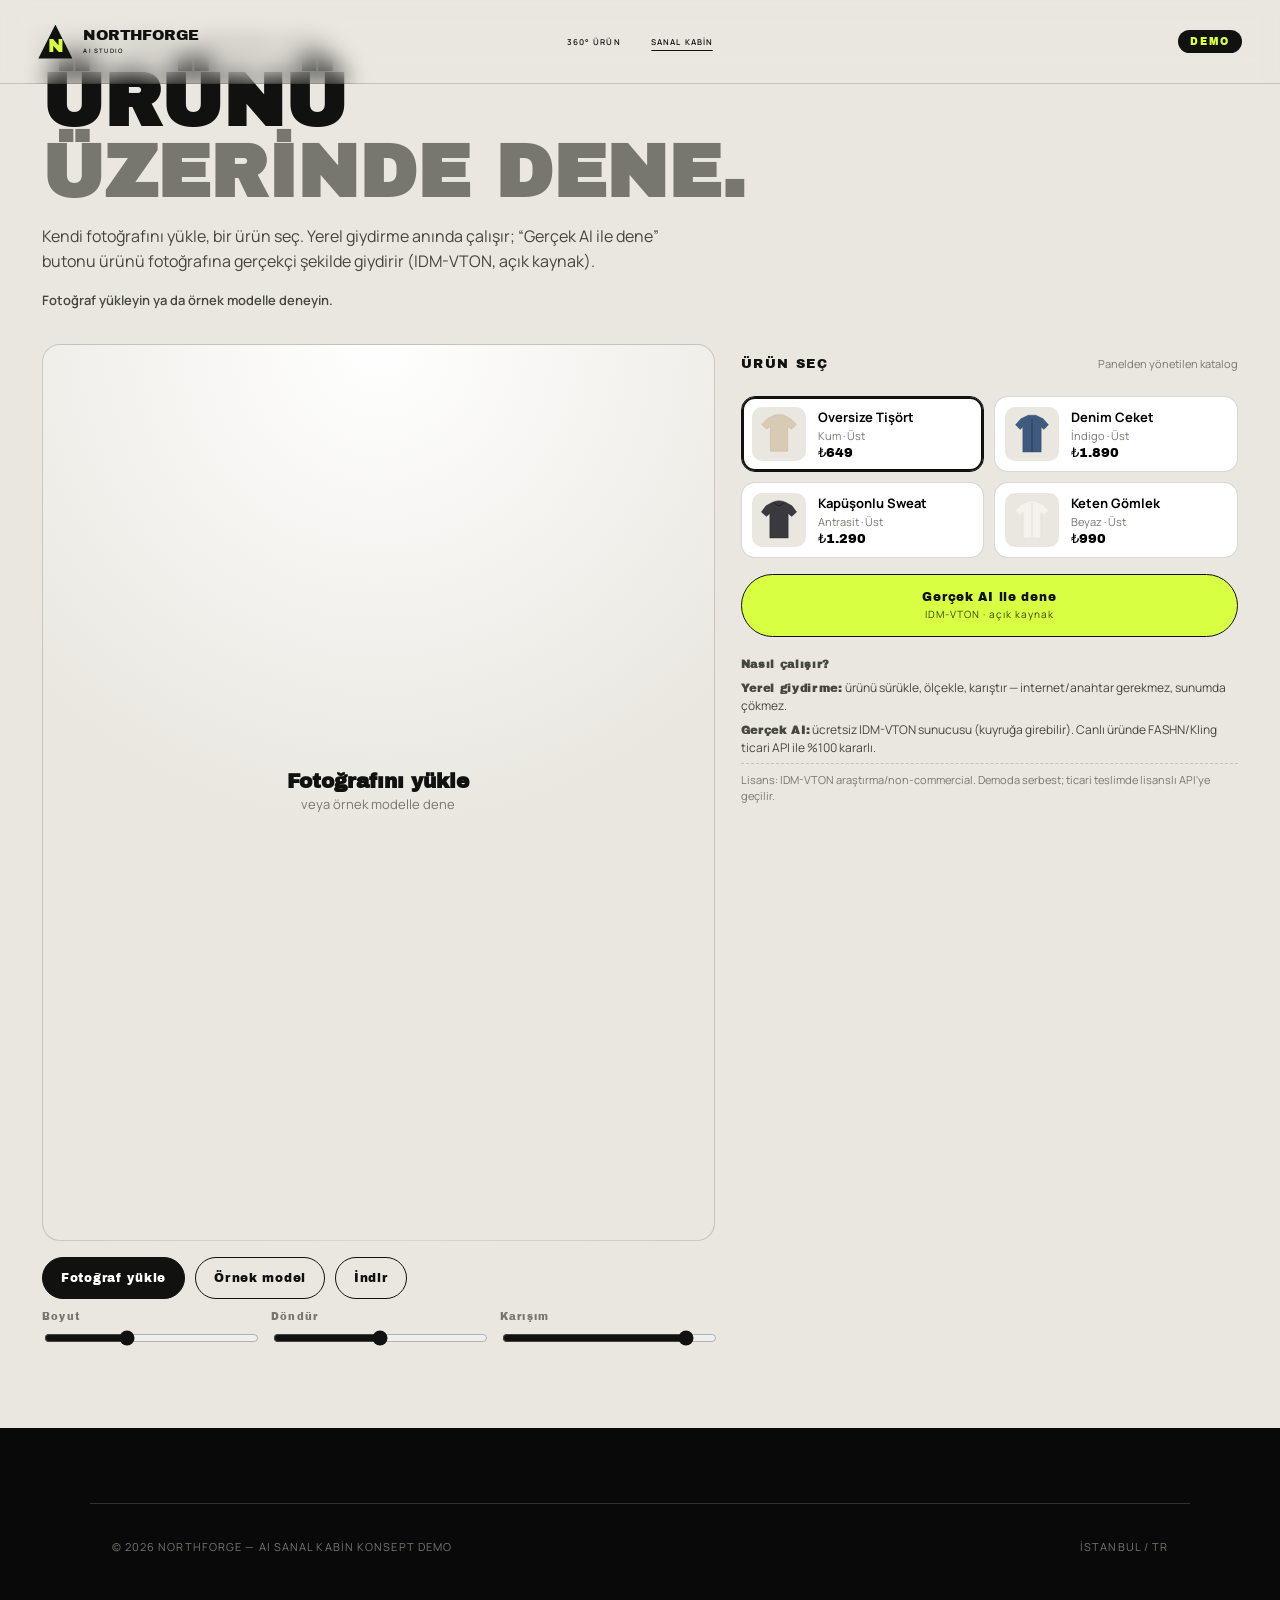
==== kabin.html @ 21cb6609 "AI Sanal Kabin demosu: yerel giydirme + IDM-VTON (Üzerimde Dene) - kabin.html/.css/.js: fotoğraf yük" ====
<!doctype html>
<html lang="tr">
  <head>
    <meta charset="UTF-8">
    <meta name="viewport" content="width=device-width, initial-scale=1.0">
    <meta name="description" content="AI Sanal Kabin demosu — kendi fotoğrafınla ürünü üzerinde dene.">
    <title>AI SANAL KABİN — Üzerimde Dene</title>
    <link rel="icon" href="favicon.svg" type="image/svg+xml">
    <link rel="preconnect" href="https://fonts.googleapis.com">
    <link rel="preconnect" href="https://fonts.gstatic.com" crossorigin>
    <link href="https://fonts.googleapis.com/css2?family=Archivo+Black&family=Manrope:wght@400;500;600;700&display=swap" rel="stylesheet">
    <link rel="stylesheet" href="styles.css">
    <link rel="stylesheet" href="kabin.css">
  </head>
  <body>
    <header class="topbar">
      <a class="brand" href="index.html" aria-label="Ana sayfa">
        <span class="brand-symbol">N</span>
        <span>NORTHFORGE<small>AI STUDIO</small></span>
      </a>
      <nav class="main-nav" aria-label="Ana menü">
        <a href="index.html">360° Ürün</a>
        <a href="kabin.html" class="on">Sanal Kabin</a>
      </nav>
      <div class="header-actions">
        <span class="demo-tag">DEMO</span>
      </div>
    </header>

    <main class="kabin">
      <section class="kabin-intro">
        <div class="section-number">AI SANAL KABİN / ÜZERİMDE DENE</div>
        <h1>ÜRÜNÜ<br><span>ÜZERİNDE DENE.</span></h1>
        <p>Kendi fotoğrafını yükle, bir ürün seç. Yerel giydirme anında çalışır;
           “Gerçek AI ile dene” butonu ürünü fotoğrafına gerçekçi şekilde giydirir
           (IDM-VTON, açık kaynak).</p>
        <p id="status" class="status" aria-live="polite"></p>
      </section>

      <div class="kabin-grid">
        <!-- SOL: sahne -->
        <section class="stage-col">
          <div id="stage" class="stage" aria-label="Deneme alanı">
            <p id="empty-hint" class="empty-hint">
              <b>Fotoğrafını yükle</b>
              <span>veya örnek modelle dene</span>
            </p>
            <img id="human-img" alt="Yüklenen fotoğraf" style="display:none">
            <div id="garment-layer" class="garment-layer" role="img" aria-label="Seçilen ürün" style="display:none"></div>
            <div class="stage-loader" aria-hidden="true"><i></i><i></i><i></i></div>
          </div>

          <div class="stage-actions">
            <label class="btn primary">
              Fotoğraf yükle
              <input id="photo-input" type="file" accept="image/*" hidden>
            </label>
            <button id="sample-photo" class="btn ghost" type="button">Örnek model</button>
            <button id="download" class="btn ghost" type="button">İndir</button>
          </div>

          <div class="controls">
            <label>Boyut<input id="ctrl-scale" type="range" min="0.4" max="2" step="0.01" value="1"></label>
            <label>Döndür<input id="ctrl-rotate" type="range" min="-25" max="25" step="1" value="0"></label>
            <label>Karışım<input id="ctrl-opacity" type="range" min="0.3" max="1" step="0.02" value="0.92"></label>
          </div>
        </section>

        <!-- SAĞ: ürünler + AI -->
        <aside class="picker-col">
          <div class="picker-head">
            <p>ÜRÜN SEÇ</p>
            <small>Panelden yönetilen katalog</small>
          </div>
          <div id="product-grid" class="product-grid"></div>

          <button id="try-ai" class="btn ai" type="button">
            <span>Gerçek AI ile dene</span>
            <em>IDM-VTON · açık kaynak</em>
          </button>

          <div id="ai-result" class="ai-result" hidden>
            <p>GERÇEK AI SONUCU</p>
            <img id="ai-result-img" alt="AI giydirme sonucu">
          </div>

          <div class="note">
            <b>Nasıl çalışır?</b>
            <p><b>Yerel giydirme:</b> ürünü sürükle, ölçekle, karıştır — internet/anahtar gerekmez, sunumda çökmez.</p>
            <p><b>Gerçek AI:</b> ücretsiz IDM-VTON sunucusu (kuyruğa girebilir). Canlı üründe FASHN/Kling ticari API ile %100 kararlı.</p>
            <p class="lic">Lisans: IDM-VTON araştırma/non-commercial. Demoda serbest; ticari teslimde lisanslı API'ye geçilir.</p>
          </div>
        </aside>
      </div>
    </main>

    <footer class="site-footer">
      <div class="footer-bottom">
        <p>© 2026 NORTHFORGE — AI SANAL KABİN KONSEPT DEMO</p>
        <p>İSTANBUL / TR</p>
      </div>
    </footer>

    <script src="kabin.js" type="module"></script>
  </body>
</html>
---- styles.css ----
:root {
  --paper: #e9e7e0;
  --ink: #111210;
  --muted: #77776f;
  --acid: #d9ff43;
  --line: rgba(17, 18, 16, 0.17);
  --display: "Archivo Black", sans-serif;
  --body: "Manrope", sans-serif;
}

* { box-sizing: border-box; }

html, body {
  min-height: 100%;
  margin: 0;
}

body {
  color: var(--ink);
  background: var(--paper);
  font-family: var(--body);
  overflow-x: hidden;
}

button, a { -webkit-tap-highlight-color: transparent; }
button { font: inherit; }

.loading-screen {
  position: fixed;
  inset: 0;
  z-index: 100;
  display: grid;
  place-content: center;
  justify-items: center;
  color: white;
  background: var(--ink);
  transition: opacity .65s ease, visibility .65s ease;
}

.loading-screen.done {
  opacity: 0;
  visibility: hidden;
}

.loading-mark {
  height: 50px;
  display: flex;
  align-items: center;
  gap: 5px;
}

.loading-mark i {
  width: 8px;
  height: 44px;
  display: block;
  background: var(--acid);
  transform: skew(-12deg);
  animation: wave .7s ease-in-out infinite alternate;
}

.loading-mark i:nth-child(2) { height: 28px; animation-delay: -.25s; }
.loading-mark i:nth-child(3) { height: 36px; animation-delay: -.45s; }

@keyframes wave { to { height: 12px; } }

.loading-screen p {
  margin: 22px 0 12px;
  font-size: 9px;
  letter-spacing: .23em;
}

.loading-line {
  width: 190px;
  height: 1px;
  background: rgba(255,255,255,.16);
}

.loading-line span {
  height: 100%;
  display: block;
  background: var(--acid);
  animation: load 1.25s ease both;
}

@keyframes load { from { width: 0; } to { width: 100%; } }

.topbar {
  position: fixed;
  inset: 0 0 auto;
  z-index: 20;
  height: 84px;
  padding: 0 clamp(20px, 3vw, 54px);
  display: grid;
  grid-template-columns: 1fr auto 1fr;
  align-items: center;
  border-bottom: 1px solid var(--line);
  backdrop-filter: blur(12px);
}

.main-nav {
  display: flex;
  gap: clamp(18px, 2.4vw, 42px);
}

.main-nav a {
  position: relative;
  color: inherit;
  text-decoration: none;
  font-size: 8px;
  font-weight: 600;
  letter-spacing: .13em;
  text-transform: uppercase;
}

.main-nav a::after {
  content: "";
  position: absolute;
  inset: auto 0 -9px;
  height: 1px;
  background: var(--ink);
  transform: scaleX(0);
  transform-origin: right;
  transition: transform .25s ease;
}

.main-nav a:hover::after {
  transform: scaleX(1);
  transform-origin: left;
}

.header-actions {
  justify-self: end;
  display: flex;
  align-items: center;
  gap: 22px;
}

.cart-button {
  padding: 10px 13px;
  color: white;
  background: var(--ink);
  border: 0;
  cursor: pointer;
  font-size: 8px;
  font-weight: 600;
  letter-spacing: .12em;
}

.cart-button span {
  width: 18px;
  height: 18px;
  margin-left: 12px;
  display: inline-grid;
  place-items: center;
  color: var(--ink);
  background: var(--acid);
  border-radius: 50%;
}

.brand {
  color: inherit;
  display: flex;
  align-items: center;
  gap: 11px;
  text-decoration: none;
  font: 400 15px/.88 var(--display);
  letter-spacing: -.04em;
}

.brand > span:last-child {
  display: flex;
  flex-direction: column;
}

.brand small {
  margin-top: 6px;
  font: 600 6px/1 var(--body);
  letter-spacing: .2em;
}

.brand-symbol {
  width: 34px;
  height: 34px;
  display: grid;
  place-items: center;
  color: var(--acid);
  background: var(--ink);
  font: 400 19px/1 var(--display);
  clip-path: polygon(50% 0, 100% 100%, 0 100%);
  padding-top: 8px;
}

.edition {
  font-size: 8px;
  font-weight: 600;
  letter-spacing: .18em;
}

.edition span { margin: 0 12px; color: #aaa; }

.sound-button {
  justify-self: end;
  display: flex;
  align-items: center;
  gap: 10px;
  color: inherit;
  background: none;
  border: 0;
  cursor: pointer;
  font-size: 8px;
  font-weight: 600;
  letter-spacing: .15em;
}

.sound-bars {
  height: 13px;
  display: flex;
  align-items: center;
  gap: 2px;
}

.sound-bars i {
  width: 1px;
  height: 5px;
  display: block;
  background: currentColor;
}

.sound-button[aria-pressed="true"] .sound-bars i {
  animation: sound .55s ease infinite alternate;
}

.sound-bars i:nth-child(2) { animation-delay: -.2s !important; }
.sound-bars i:nth-child(3) { animation-delay: -.4s !important; }
.sound-bars i:nth-child(4) { animation-delay: -.1s !important; }

@keyframes sound { to { height: 13px; } }

.experience {
  min-height: 100svh;
  padding-top: 84px;
  display: grid;
  grid-template-columns: minmax(560px, 1.55fr) minmax(390px, .75fr);
  grid-template-rows: 1fr 105px;
}

.product-copy {
  padding: clamp(55px, 6vh, 88px) clamp(25px, 3.5vw, 64px) 35px;
  position: relative;
  z-index: 4;
  border-right: 1px solid var(--line);
}

.eyebrow, .panel-title {
  margin: 0;
  font-size: 8px;
  font-weight: 600;
  letter-spacing: .19em;
}

.product-copy h1 {
  margin: clamp(50px, 8vh, 105px) 0 30px;
  font: 400 clamp(72px, 8.7vw, 150px)/.74 var(--display);
  letter-spacing: -.085em;
}

.product-copy h1 span {
  color: transparent;
  -webkit-text-stroke: 1.5px var(--ink);
}

.lead {
  margin: 0 0 30px;
  font: 400 clamp(22px, 2vw, 32px)/1.05 var(--display);
  letter-spacing: -.05em;
}

.description {
  max-width: 310px;
  margin: 0;
  color: var(--muted);
  font-size: 11px;
  line-height: 1.8;
}

.price-row {
  position: absolute;
  inset: auto clamp(25px, 3.5vw, 64px) 45px;
  display: flex;
  justify-content: space-between;
  align-items: end;
  gap: 15px;
}

.price-row p {
  margin: 0;
  font: 400 24px/1 var(--display);
  letter-spacing: -.04em;
}

.price-row p span {
  margin-bottom: 10px;
  display: block;
  color: var(--muted);
  font: 600 7px/1 var(--body);
  letter-spacing: .15em;
}

.price-row button {
  padding: 14px 16px;
  display: flex;
  gap: 30px;
  color: var(--ink);
  background: var(--acid);
  border: 0;
  cursor: pointer;
  font-size: 8px;
  font-weight: 600;
  letter-spacing: .1em;
}

.viewer {
  min-height: calc(100svh - 189px);
  position: relative;
  overflow: hidden;
  background:
    radial-gradient(ellipse at 54% 66%, rgba(217,255,67,.18), transparent 27%),
    radial-gradient(circle at 74% 18%, rgba(255,255,255,.95), transparent 24%),
    linear-gradient(145deg, #f5f3ec 0%, #e7e5de 57%, #d9d8d1 100%);
  cursor: grab;
  touch-action: none;
}

.viewer::before {
  content: "";
  position: absolute;
  z-index: 1;
  inset: 0;
  pointer-events: none;
  opacity: .2;
  background-image: url("data:image/svg+xml,%3Csvg viewBox='0 0 160 160' xmlns='http://www.w3.org/2000/svg'%3E%3Cfilter id='n'%3E%3CfeTurbulence type='fractalNoise' baseFrequency='.85' numOctaves='3' stitchTiles='stitch'/%3E%3C/filter%3E%3Crect width='100%25' height='100%25' filter='url(%23n)' opacity='.11'/%3E%3C/svg%3E");
  mix-blend-mode: multiply;
}

.viewer::after {
  content: "";
  width: 52%;
  height: 7%;
  position: absolute;
  z-index: 1;
  left: 25%;
  bottom: 14%;
  border-radius: 50%;
  background: rgba(17,18,16,.18);
  filter: blur(25px);
  pointer-events: none;
}

.sirv-stage {
  position: absolute;
  z-index: 2;
  inset: 70px 35px 58px;
}

.sirv-stage .Sirv,
.sirv-stage .sirv-spin-container,
.sirv-stage .sirv-spin {
  width: 100% !important;
  height: 100% !important;
}

.sirv-stage .Sirv {
  background: transparent;
}

.spin-badge {
  position: absolute;
  z-index: 7;
  right: 25px;
  top: 24px;
  display: grid;
  justify-items: end;
  pointer-events: none;
}

.spin-badge span,
.spin-badge small {
  color: var(--muted);
  font-size: 6px;
  font-weight: 600;
  letter-spacing: .14em;
}

.spin-badge strong {
  margin: 4px 0 2px;
  font: 400 20px/1 var(--display);
}

.spin-note {
  position: absolute;
  z-index: 7;
  left: 50%;
  bottom: 23px;
  display: flex;
  align-items: center;
  gap: 13px;
  transform: translateX(-50%);
  pointer-events: none;
}

.spin-note p {
  margin: 0;
  font-size: 7px;
  font-weight: 600;
  letter-spacing: .12em;
}

.spin-note span:first-child { animation: cue 1s ease-in-out infinite alternate; }
.spin-note span:last-child { animation: cue-right 1s ease-in-out infinite alternate; }
@keyframes cue-right { to { transform: translateX(5px); } }

.breadcrumb {
  position: absolute;
  z-index: 6;
  left: 28px;
  top: 25px;
  display: flex;
  gap: 9px;
  font-size: 7px;
  font-weight: 600;
  letter-spacing: .09em;
  text-transform: uppercase;
}

.breadcrumb a {
  color: var(--muted);
  text-decoration: none;
}

.breadcrumb span { color: #aaa; }

.gallery-tools {
  position: absolute;
  z-index: 6;
  left: 24px;
  bottom: 23px;
  display: flex;
  align-items: center;
  gap: 8px;
}

.gallery-tools button {
  min-width: 38px;
  height: 38px;
  padding: 0 12px;
  color: var(--ink);
  background: rgba(244,242,235,.8);
  border: 1px solid var(--line);
  backdrop-filter: blur(8px);
  cursor: pointer;
  font-size: 7px;
  font-weight: 600;
  letter-spacing: .08em;
}

.gallery-tools #auto-rotate {
  display: flex;
  align-items: center;
  gap: 9px;
}

.gallery-tools #auto-rotate[aria-pressed="true"] span { color: #789600; }

.viewer.is-dragging { cursor: grabbing; }

#product-canvas {
  position: absolute;
  inset: 0;
  z-index: 2;
}

#product-canvas canvas {
  width: 100% !important;
  height: 100% !important;
  display: block;
}

.ambient-glow {
  width: 50%;
  height: 35%;
  position: absolute;
  z-index: 1;
  left: 25%;
  bottom: 12%;
  border-radius: 50%;
  background: rgba(217, 255, 67, .25);
  filter: blur(55px);
}

.degree {
  position: absolute;
  z-index: 3;
  top: 50%;
  color: rgba(17,18,16,.38);
  font-size: 7px;
  font-weight: 600;
  letter-spacing: .13em;
}

.degree-left { left: 22px; transform: rotate(-90deg); }
.degree-right { right: 22px; transform: rotate(90deg); }

.view-index {
  position: absolute;
  z-index: 3;
  right: 25px;
  top: 25px;
  text-align: right;
}

.view-index span {
  display: block;
  color: var(--muted);
  font-size: 7px;
  letter-spacing: .14em;
}

.view-index strong {
  font: 400 20px/1 var(--display);
}

.hotspot {
  position: absolute;
  z-index: 5;
  display: flex;
  align-items: center;
  gap: 9px;
  pointer-events: none;
  transition: opacity .25s ease;
}

.hotspot-one { left: 20%; top: 32%; }
.hotspot-two { right: 15%; bottom: 31%; }

.hotspot button {
  width: 25px;
  height: 25px;
  position: relative;
  border: 0;
  border-radius: 50%;
  background: var(--acid);
  cursor: pointer;
  pointer-events: auto;
}

.hotspot button::before,
.hotspot button::after {
  content: "";
  position: absolute;
  inset: 50% auto auto 50%;
  width: 7px;
  height: 1px;
  background: var(--ink);
  transform: translate(-50%, -50%);
}

.hotspot button::after { transform: translate(-50%, -50%) rotate(90deg); }

.hotspot button i {
  position: absolute;
  inset: -5px;
  border: 1px solid var(--acid);
  border-radius: 50%;
  animation: pulse 1.7s ease-out infinite;
}

@keyframes pulse { to { opacity: 0; transform: scale(1.6); } }

.hotspot > span {
  padding: 8px 9px;
  background: rgba(233,231,224,.8);
  backdrop-filter: blur(7px);
  font-size: 7px;
  font-weight: 600;
  letter-spacing: .1em;
}

.hotspot > span b { margin-right: 8px; color: var(--muted); }

.drag-cue {
  position: absolute;
  z-index: 4;
  left: 50%;
  bottom: 24px;
  display: flex;
  align-items: center;
  gap: 14px;
  transform: translateX(-50%);
  pointer-events: none;
}

.drag-cue p {
  margin: 0;
  font-size: 8px;
  font-weight: 600;
  letter-spacing: .13em;
}

.drag-cue span {
  animation: cue 1s ease-in-out infinite alternate;
}

.drag-cue span:last-child { animation-direction: alternate-reverse; }
@keyframes cue { to { transform: translateX(-5px); } }

.side-panel {
  padding: clamp(35px, 5vh, 70px) 25px 30px;
  display: flex;
  flex-direction: column;
  border-left: 1px solid var(--line);
}

.product-detail {
  padding: clamp(38px, 4.2vw, 70px) clamp(30px, 4vw, 64px) 35px;
  justify-content: flex-start;
  background: #f4f2eb;
}

.stock {
  margin: 0 0 30px;
  color: #587300;
  font-size: 7px;
  font-weight: 600;
  letter-spacing: .12em;
}

.stock i {
  width: 6px;
  height: 6px;
  margin-right: 8px;
  display: inline-block;
  background: var(--acid);
  border: 1px solid #739000;
  border-radius: 50%;
  box-shadow: 0 0 0 4px rgba(217,255,67,.3);
}

.product-code {
  margin: 0 0 14px;
  color: var(--muted);
  font-size: 7px;
  font-weight: 600;
  letter-spacing: .15em;
}

.product-detail h1 {
  margin: 0;
  font: 400 clamp(54px, 5.5vw, 88px)/.85 var(--display);
  letter-spacing: -.075em;
}

.product-detail h1 span {
  color: transparent;
  -webkit-text-stroke: 1.2px var(--ink);
}

.product-subtitle {
  margin: 18px 0 20px;
  font-size: 11px;
  font-weight: 600;
}

.product-rating {
  display: flex;
  align-items: center;
  gap: 14px;
}

.product-rating span {
  color: #7b9700;
  font-size: 9px;
  letter-spacing: .15em;
}

.product-rating a {
  padding-bottom: 2px;
  color: var(--muted);
  border-bottom: 1px solid var(--line);
  font-size: 8px;
  text-decoration: none;
}

.product-description {
  margin: 28px 0;
  padding-top: 25px;
  color: var(--muted);
  border-top: 1px solid var(--line);
  font-size: 10px;
  line-height: 1.75;
}

.product-price {
  display: flex;
  align-items: end;
  gap: 15px;
}

.product-price strong {
  font: 400 30px/1 var(--display);
  letter-spacing: -.05em;
}

.product-price span {
  padding-bottom: 3px;
  color: var(--muted);
  font-size: 8px;
}

.choice-head {
  margin: 32px 0 12px;
  display: flex;
  justify-content: space-between;
  font-size: 8px;
}

.choice-head p {
  margin: 0;
  font-weight: 600;
  letter-spacing: .13em;
}

.choice-head strong {
  font-weight: 500;
}

.product-detail .color-options {
  margin-top: 0;
  grid-template-columns: repeat(3, 1fr);
  gap: 8px;
}

.product-detail .color {
  grid-template-columns: 24px 1fr;
  border-color: var(--line);
}

.product-detail .color.active {
  border: 2px solid var(--ink);
  padding: 7px;
}

.product-detail .color {
  grid-template-columns: 20px 1fr;
  padding: 8px 6px;
}

.product-detail .color i {
  width: 20px;
  height: 20px;
}

.product-detail .color:nth-child(1) i { background: linear-gradient(145deg, #444, #090909); }
.product-detail .color:nth-child(2) i { background: linear-gradient(145deg, #742e2b, #351313); }
.product-detail .color:nth-child(3) i { background: linear-gradient(145deg, #686849, #303326); }

.size-head {
  margin-top: 24px;
}

.size-head a {
  color: var(--muted);
  text-decoration: none;
  font-size: 7px;
}

.size-options {
  display: grid;
  grid-template-columns: repeat(6, 1fr);
  border: 1px solid var(--line);
  border-right: 0;
}

.size-options button {
  height: 40px;
  color: var(--ink);
  background: transparent;
  border: 0;
  border-right: 1px solid var(--line);
  cursor: pointer;
  font-size: 8px;
  font-weight: 600;
}

.size-options button:hover,
.size-options button.active {
  color: white;
  background: var(--ink);
}

.primary-buy {
  width: 100%;
  margin-top: 18px;
  padding: 18px 19px;
  display: flex;
  justify-content: space-between;
  color: var(--ink);
  background: var(--acid);
  border: 0;
  cursor: pointer;
  font-size: 9px;
  font-weight: 600;
  letter-spacing: .1em;
  transition: .2s ease;
}

.primary-buy:hover {
  color: white;
  background: var(--ink);
}

.primary-buy strong {
  font-size: 9px;
}

.wishlist {
  width: 100%;
  padding: 13px;
  color: var(--ink);
  background: transparent;
  border: 0;
  cursor: pointer;
  font-size: 7px;
  font-weight: 600;
  letter-spacing: .11em;
}

.wishlist span {
  margin-right: 8px;
  font-size: 16px;
  vertical-align: -2px;
}

.purchase-benefits {
  margin-top: 10px;
  border-top: 1px solid var(--line);
}

.purchase-benefits details {
  border-bottom: 1px solid var(--line);
}

.purchase-benefits summary {
  padding: 15px 0;
  display: grid;
  grid-template-columns: 22px 1fr auto;
  align-items: center;
  cursor: pointer;
  list-style: none;
  font-size: 8px;
}

.purchase-benefits summary::-webkit-details-marker { display: none; }

.purchase-benefits summary > span {
  font-size: 13px;
}

.purchase-benefits summary b {
  font-weight: 600;
}

.purchase-benefits summary i {
  font-style: normal;
  font-size: 15px;
}

.purchase-benefits details p {
  margin: 0;
  padding: 0 25px 15px 22px;
  color: var(--muted);
  font-size: 8px;
  line-height: 1.65;
}

.color-options {
  margin-top: 60px;
  display: grid;
  gap: 14px;
}

.color {
  padding: 8px;
  display: grid;
  grid-template-columns: 23px 1fr;
  align-items: center;
  gap: 10px;
  color: var(--muted);
  background: transparent;
  border: 1px solid transparent;
  cursor: pointer;
  text-align: left;
  font-size: 7px;
  font-weight: 600;
  letter-spacing: .1em;
}

.color i {
  width: 23px;
  height: 23px;
  display: block;
  border-radius: 50%;
  background: #282b2d;
  box-shadow: inset 2px 2px 6px rgba(255,255,255,.25);
}

.color:nth-child(2) i { background: #c9c9c5; }
.color:nth-child(3) i { background: #a96645; }

.color.active {
  color: var(--ink);
  border-color: var(--line);
}

.viewer-actions {
  margin-top: auto;
  display: grid;
}

.viewer-actions button {
  padding: 16px 0;
  display: flex;
  gap: 10px;
  color: var(--muted);
  background: none;
  border: 0;
  border-top: 1px solid var(--line);
  cursor: pointer;
  text-align: left;
  font-size: 7px;
  font-weight: 600;
  letter-spacing: .09em;
}

.viewer-actions button:hover { color: var(--ink); }
.viewer-actions button span { width: 14px; color: var(--ink); }
#auto-rotate[aria-pressed="true"] span { color: #7f9b00; }

.tech-strip {
  grid-column: 1 / -1;
  display: grid;
  grid-template-columns: repeat(4, 1fr);
  border-top: 1px solid var(--line);
}

.tech-strip p {
  margin: 0;
  padding: 25px clamp(18px, 2.5vw, 44px);
  display: grid;
  grid-template-columns: auto 1fr;
  align-content: center;
  gap: 5px 15px;
  border-right: 1px solid var(--line);
  color: var(--muted);
  font-size: 8px;
}

.tech-strip p:last-child { border-right: 0; }

.tech-strip p > span {
  grid-row: 1 / 3;
  align-self: start;
  color: #aaa;
  font-size: 7px;
}

.tech-strip strong {
  color: var(--ink);
  font: 400 19px/1 var(--display);
  letter-spacing: -.04em;
}

.detail-card {
  width: min(355px, calc(100vw - 32px));
  padding: 35px;
  position: fixed;
  z-index: 30;
  right: 28px;
  bottom: 28px;
  color: white;
  background: var(--ink);
  box-shadow: 0 25px 70px rgba(0,0,0,.25);
  transform: translateY(calc(100% + 50px));
  transition: .45s cubic-bezier(.2,.8,.2,1);
}

.detail-card.show { transform: translateY(0); }

.detail-card > button {
  position: absolute;
  right: 15px;
  top: 10px;
  color: white;
  background: none;
  border: 0;
  cursor: pointer;
  font-size: 24px;
}

.detail-card > span {
  color: var(--acid);
  font-size: 7px;
  letter-spacing: .15em;
}

.detail-card h2 {
  margin: 35px 0 15px;
  font: 400 28px/1 var(--display);
  letter-spacing: -.05em;
}

.detail-card p {
  margin: 0;
  color: rgba(255,255,255,.55);
  font-size: 10px;
  line-height: 1.7;
}

.section-number {
  color: var(--muted);
  font-size: 8px;
  font-weight: 600;
  letter-spacing: .18em;
}

.section-number.light {
  color: rgba(255,255,255,.48);
}

.manifesto {
  min-height: 1100px;
  padding: clamp(90px, 9vw, 155px) clamp(22px, 7vw, 125px);
  position: relative;
  overflow: hidden;
  background: #f3f1e9;
}

.manifesto-copy {
  margin-top: 80px;
  display: grid;
  grid-template-columns: 1.4fr .5fr;
  gap: 8vw;
  align-items: end;
}

.manifesto h2,
.materials h2,
.battery-story h2,
.specifications h2,
.faq h2,
.final-cta h2 {
  margin: 0;
  font: 400 clamp(48px, 7.8vw, 126px)/.86 var(--display);
  letter-spacing: -.075em;
}

.manifesto h2 span,
.materials h2 span,
.final-cta h2 span {
  color: transparent;
  -webkit-text-stroke: 1.5px var(--ink);
}

.manifesto-copy > p {
  max-width: 360px;
  margin: 0;
  color: var(--muted);
  font-size: 12px;
  line-height: 1.8;
}

.sound-orbit {
  width: min(600px, 70vw);
  aspect-ratio: 1;
  margin: 90px auto 70px;
  position: relative;
  display: grid;
  place-items: center;
}

.orbit {
  position: absolute;
  border: 1px solid rgba(17,18,16,.22);
  border-radius: 50%;
}

.orbit-a {
  inset: 2%;
  animation: orbit-pulse 4s ease-in-out infinite alternate;
}

.orbit-b {
  inset: 19%;
  border-style: dashed;
  animation: orbit-spin 18s linear infinite;
}

.orbit-c {
  inset: 35%;
  border-width: 10px;
  border-color: var(--acid);
  box-shadow: 0 0 60px rgba(217,255,67,.6);
}

.orbit-core {
  z-index: 2;
  font: 400 clamp(54px, 7vw, 100px)/1 var(--display);
  letter-spacing: -.07em;
}

.orbit-core span {
  margin-left: 6px;
  font-size: 13px;
  letter-spacing: 0;
}

@keyframes orbit-pulse { to { transform: scale(.92); } }
@keyframes orbit-spin { to { transform: rotate(360deg); } }

.feature-grid {
  display: grid;
  grid-template-columns: repeat(3, 1fr);
  border-top: 1px solid var(--line);
}

.feature-grid article {
  min-height: 260px;
  padding: 34px clamp(20px, 2.5vw, 42px);
  border-right: 1px solid var(--line);
}

.feature-grid article:last-child { border-right: 0; }

.feature-grid article > span {
  color: var(--muted);
  font-size: 8px;
}

.feature-grid h3 {
  margin: 70px 0 18px;
  font: 400 clamp(21px, 2vw, 30px)/1 var(--display);
  letter-spacing: -.04em;
}

.feature-grid p {
  max-width: 360px;
  margin: 0;
  color: var(--muted);
  font-size: 10px;
  line-height: 1.75;
}

.materials {
  min-height: 900px;
  display: grid;
  grid-template-columns: 1fr 1fr;
  background: var(--paper);
}

.material-stage {
  min-height: 900px;
  padding: 40px;
  position: relative;
  display: grid;
  place-items: center;
  overflow: hidden;
  color: white;
  background:
    radial-gradient(circle at 50% 45%, #454b49 0, #1b1e1d 48%, #0b0c0b 80%);
}

.material-rings {
  width: min(550px, 75%);
  aspect-ratio: 1;
  position: relative;
  display: grid;
  place-items: center;
  transform: rotate(-12deg);
}

.material-rings i {
  position: absolute;
  border: clamp(15px, 2vw, 30px) solid #b7bab6;
  border-radius: 50%;
  box-shadow:
    inset 10px 10px 25px rgba(255,255,255,.3),
    inset -12px -12px 30px rgba(0,0,0,.6),
    0 25px 50px rgba(0,0,0,.5);
}

.material-rings i:nth-child(1) { inset: 0; }
.material-rings i:nth-child(2) { inset: 18%; border-color: #2c302f; }
.material-rings i:nth-child(3) { inset: 36%; border-color: var(--acid); }

.material-rings b {
  z-index: 2;
  font: 400 clamp(70px, 10vw, 150px)/1 var(--display);
}

.material-stage > p {
  position: absolute;
  left: 40px;
  bottom: 35px;
  margin: 0;
  color: rgba(255,255,255,.55);
  font-size: 8px;
  line-height: 1.6;
  letter-spacing: .15em;
}

.material-copy {
  padding: clamp(75px, 9vw, 145px) clamp(30px, 7vw, 115px);
}

.material-copy h2 {
  margin-top: 90px;
  font-size: clamp(52px, 6.3vw, 102px);
}

.material-copy > p {
  max-width: 510px;
  margin: 55px 0;
  color: var(--muted);
  font-size: 12px;
  line-height: 1.9;
}

.material-copy ul {
  margin: 0;
  padding: 0;
  list-style: none;
  border-top: 1px solid var(--line);
}

.material-copy li {
  padding: 22px 0;
  display: grid;
  grid-template-columns: .4fr 1fr;
  border-bottom: 1px solid var(--line);
  font-size: 10px;
  font-weight: 600;
}

.material-copy li span {
  color: var(--muted);
  font-size: 7px;
  letter-spacing: .13em;
}

.battery-story {
  min-height: 900px;
  padding: clamp(90px, 9vw, 150px) clamp(22px, 7vw, 125px);
  display: grid;
  grid-template-columns: 1fr .8fr;
  align-items: center;
  gap: 7vw;
  color: white;
  background:
    radial-gradient(circle at 75% 50%, rgba(217,255,67,.16), transparent 26%),
    #101210;
}

.battery-number {
  margin: 75px 0 35px;
  color: var(--acid);
  font: 400 clamp(110px, 18vw, 280px)/.7 var(--display);
  letter-spacing: -.1em;
}

.battery-number span {
  margin-left: 16px;
  font-size: 16px;
  letter-spacing: .05em;
}

.battery-story h2 {
  font-size: clamp(40px, 4.6vw, 74px);
}

.battery-copy > p:last-child {
  max-width: 520px;
  margin: 35px 0 0;
  color: rgba(255,255,255,.5);
  font-size: 11px;
  line-height: 1.8;
}

.battery-visual {
  display: grid;
  justify-items: center;
}

.battery-shell {
  width: min(420px, 70vw);
  height: min(420px, 70vw);
  padding: 28px;
  position: relative;
  display: flex;
  align-items: end;
  border: 2px dashed rgba(217,255,67,.75);
  border-radius: 50%;
  transform: rotate(-12deg);
}

.battery-shell::before {
  content: "HEAT SEALED / WELTED / TESTED";
  width: max-content;
  height: auto;
  position: absolute;
  left: 50%;
  top: -38px;
  color: rgba(255,255,255,.45);
  border: 0;
  font-size: 7px;
  letter-spacing: .16em;
  transform: translateX(-50%);
}

.battery-level {
  width: 100%;
  height: 100%;
  border: 22px solid #252825;
  border-radius: 50%;
  background:
    repeating-conic-gradient(from 4deg, var(--acid) 0 1deg, transparent 1deg 5deg),
    #0c0d0c;
  box-shadow:
    inset 0 0 0 3px rgba(255,255,255,.14),
    0 0 80px rgba(217,255,67,.22);
  animation: sole-rotate 18s linear infinite;
}

@keyframes sole-rotate { to { transform: rotate(360deg); } }

.battery-shell span {
  position: absolute;
  inset: 50% auto auto 50%;
  color: white;
  font: 400 32px/1 var(--display);
  transform: translate(-50%, -50%);
}

.charge-line {
  width: 1px;
  height: 90px;
  background: linear-gradient(var(--acid), transparent);
}

.specifications {
  padding: clamp(90px, 10vw, 170px) clamp(22px, 7vw, 125px);
  background: #f3f1e9;
}

.spec-head {
  display: grid;
  grid-template-columns: .5fr 1fr;
  gap: 7vw;
}

.specifications h2,
.faq h2 {
  font-size: clamp(46px, 6.5vw, 104px);
}

.spec-table {
  margin-top: 100px;
  border-top: 1px solid var(--line);
}

.spec-table div {
  min-height: 72px;
  padding: 20px 0;
  display: grid;
  grid-template-columns: 1fr 1fr;
  align-items: center;
  border-bottom: 1px solid var(--line);
}

.spec-table span {
  color: var(--muted);
  font-size: 9px;
  text-transform: uppercase;
  letter-spacing: .1em;
}

.spec-table strong {
  font-size: 12px;
  font-weight: 600;
}

.reviews {
  padding: clamp(90px, 10vw, 170px) clamp(22px, 7vw, 125px);
  display: grid;
  grid-template-columns: .55fr 1fr;
  gap: 8vw;
  color: white;
  background: var(--ink);
}

.reviews-summary {
  align-self: start;
  position: sticky;
  top: 130px;
}

.rating {
  margin: 80px 0 12px;
  color: var(--acid);
  font: 400 clamp(100px, 14vw, 220px)/.8 var(--display);
  letter-spacing: -.1em;
}

.stars {
  color: var(--acid);
  font-size: 13px;
  letter-spacing: .35em;
}

.reviews-summary > p:last-child {
  color: rgba(255,255,255,.45);
  font-size: 8px;
  text-transform: uppercase;
  letter-spacing: .12em;
}

.review-list {
  border-top: 1px solid rgba(255,255,255,.18);
}

.review-list article {
  padding: 50px 0;
  border-bottom: 1px solid rgba(255,255,255,.18);
}

.review-list article > div {
  display: flex;
  justify-content: space-between;
  color: var(--acid);
  font-size: 9px;
}

.review-list time {
  color: rgba(255,255,255,.35);
  font-size: 8px;
}

.review-list blockquote {
  max-width: 800px;
  margin: 60px 0 40px;
  font: 400 clamp(25px, 3vw, 45px)/1.18 var(--display);
  letter-spacing: -.045em;
}

.review-list article > p {
  margin: 0;
  font-size: 8px;
  font-weight: 600;
  letter-spacing: .12em;
}

.review-list i {
  margin-left: 15px;
  color: rgba(255,255,255,.35);
  font-style: normal;
}

.faq {
  padding: clamp(90px, 10vw, 170px) clamp(22px, 7vw, 125px);
  display: grid;
  grid-template-columns: .8fr 1fr;
  gap: 9vw;
  background: var(--paper);
}

.faq-head .section-number { margin-bottom: 80px; }

.faq-list {
  border-top: 1px solid var(--line);
}

.faq details {
  border-bottom: 1px solid var(--line);
}

.faq summary {
  padding: 28px 0;
  display: flex;
  justify-content: space-between;
  align-items: center;
  cursor: pointer;
  font-size: 12px;
  font-weight: 600;
  list-style: none;
}

.faq summary::-webkit-details-marker { display: none; }

.faq summary span {
  font-size: 24px;
  font-weight: 400;
  transition: transform .25s ease;
}

.faq details[open] summary span { transform: rotate(45deg); }

.faq details p {
  max-width: 650px;
  margin: 0;
  padding: 0 50px 30px 0;
  color: var(--muted);
  font-size: 10px;
  line-height: 1.8;
}

.final-cta {
  min-height: 780px;
  padding: clamp(90px, 11vw, 180px) clamp(22px, 7vw, 125px);
  display: flex;
  flex-direction: column;
  justify-content: center;
  text-align: center;
  background:
    radial-gradient(circle at center, rgba(217,255,67,.28), transparent 28%),
    #f4f2ea;
}

.final-cta h2 {
  margin: 70px 0;
}

.final-cta > div {
  display: flex;
  justify-content: center;
  align-items: center;
  gap: 50px;
}

.final-cta > div p {
  margin: 0;
  text-align: left;
  font: 400 28px/1 var(--display);
}

.final-cta small {
  margin-bottom: 9px;
  display: block;
  color: var(--muted);
  font: 600 7px/1 var(--body);
  letter-spacing: .12em;
}

.final-cta button,
.cart-total > button {
  padding: 20px 22px;
  display: flex;
  gap: 55px;
  color: var(--ink);
  background: var(--acid);
  border: 0;
  cursor: pointer;
  font-size: 9px;
  font-weight: 600;
  letter-spacing: .1em;
  transition: .2s ease;
}

.final-cta button:hover,
.cart-total > button:hover {
  color: white;
  background: var(--ink);
}

.site-footer {
  padding: 75px clamp(22px, 7vw, 125px) 28px;
  color: white;
  background: #080908;
}

.footer-top {
  min-height: 260px;
  display: grid;
  grid-template-columns: 1fr 1fr 1fr;
  align-items: start;
}

.footer-brand { color: white; }

.footer-top > p {
  margin: 0;
  color: rgba(255,255,255,.4);
  font-size: 11px;
  line-height: 1.7;
}

.footer-top > div {
  display: flex;
  justify-content: flex-end;
  gap: 25px;
}

.footer-top > div a,
.footer-bottom a {
  color: rgba(255,255,255,.55);
  text-decoration: none;
  font-size: 8px;
  letter-spacing: .08em;
}

.footer-top > div a:hover,
.footer-bottom a:hover { color: var(--acid); }

.footer-bottom {
  padding-top: 25px;
  display: grid;
  grid-template-columns: 1fr auto 1fr;
  border-top: 1px solid rgba(255,255,255,.16);
  color: rgba(255,255,255,.35);
  font-size: 7px;
  letter-spacing: .1em;
}

.footer-bottom div {
  display: flex;
  gap: 25px;
}

.footer-bottom p:last-child { text-align: right; }

.mobile-buy {
  display: none;
}

.cart-backdrop {
  position: fixed;
  inset: 0;
  z-index: 70;
  background: rgba(0,0,0,.48);
  backdrop-filter: blur(5px);
  opacity: 0;
  visibility: hidden;
  transition: .3s ease;
}

.cart-drawer {
  width: min(500px, 100%);
  position: fixed;
  inset: 0 0 0 auto;
  z-index: 80;
  padding: 30px;
  display: flex;
  flex-direction: column;
  background: #f4f2eb;
  transform: translateX(100%);
  transition: transform .4s cubic-bezier(.2,.8,.2,1);
}

body.cart-open {
  overflow: hidden;
}

.cart-open .cart-backdrop {
  opacity: 1;
  visibility: visible;
}

.cart-open .cart-drawer {
  transform: translateX(0);
}

.cart-head {
  padding-bottom: 25px;
  display: flex;
  justify-content: space-between;
  align-items: center;
  border-bottom: 1px solid var(--line);
}

.cart-head p {
  margin: 0;
  font: 400 18px/1 var(--display);
}

.cart-head p span {
  width: 22px;
  height: 22px;
  margin-left: 9px;
  display: inline-grid;
  place-items: center;
  background: var(--acid);
  border-radius: 50%;
  font: 600 8px/1 var(--body);
}

.cart-close {
  color: inherit;
  background: none;
  border: 0;
  cursor: pointer;
  font-size: 30px;
}

.cart-product {
  padding: 30px 0;
  display: grid;
  grid-template-columns: 125px 1fr auto;
  gap: 20px;
  border-bottom: 1px solid var(--line);
}

.cart-product-visual {
  min-height: 125px;
  display: grid;
  place-items: center;
  background: #dddcd4;
}

.mini-boot {
  width: 72px;
  height: 78px;
  position: relative;
  background: #191a18;
  border-radius: 8px 8px 4px 12px;
  box-shadow: 0 12px 24px rgba(0,0,0,.25);
}

.mini-boot::after {
  content: "";
  width: 94px;
  height: 18px;
  position: absolute;
  left: -3px;
  bottom: -5px;
  background: #24231e;
  border-bottom: 4px solid #ab6e16;
  border-radius: 8px 20px 8px 8px;
}

.mini-boot i {
  width: 32px;
  height: 4px;
  position: absolute;
  right: 8px;
  top: 18px;
  border-top: 2px solid #888;
  border-bottom: 2px solid #888;
}

.mini-boot b {
  position: absolute;
  left: 10px;
  top: 25px;
  color: var(--acid);
  font: 400 14px/1 var(--display);
}

.cart-product p {
  margin: 5px 0 7px;
  font: 400 17px/1 var(--display);
}

.cart-product > div:nth-child(2) > span {
  color: var(--muted);
  font-size: 9px;
}

.cart-product > strong {
  font-size: 11px;
}

.quantity {
  width: max-content;
  margin-top: 27px;
  display: flex;
  align-items: center;
  border: 1px solid var(--line);
}

.quantity button {
  width: 30px;
  height: 29px;
  background: none;
  border: 0;
  cursor: pointer;
}

.quantity span {
  width: 27px;
  text-align: center;
  font-size: 9px;
}

.shipping-progress {
  padding: 25px 0;
}

.shipping-progress p {
  margin: 0 0 13px;
  font-size: 9px;
}

.shipping-progress i {
  height: 4px;
  display: block;
  background: #d7d6cf;
}

.shipping-progress i span {
  width: 100%;
  height: 100%;
  display: block;
  background: var(--acid);
}

.cart-total {
  margin-top: auto;
  padding-top: 25px;
  border-top: 1px solid var(--line);
}

.cart-total p {
  margin: 0;
  display: flex;
  justify-content: space-between;
  align-items: center;
  font-size: 9px;
}

.cart-total p strong {
  font: 400 24px/1 var(--display);
}

.cart-total small {
  margin: 12px 0 25px;
  display: block;
  color: var(--muted);
  font-size: 8px;
}

.cart-total > button {
  width: 100%;
  justify-content: space-between;
}

.cart-total > a {
  margin-top: 18px;
  display: block;
  color: inherit;
  text-align: center;
  font-size: 8px;
}

.reveal {
  opacity: 0;
  transform: translateY(35px);
  transition: opacity .75s ease, transform .75s cubic-bezier(.2,.8,.2,1);
}

.reveal.visible {
  opacity: 1;
  transform: translateY(0);
}

.cursor-dot,
.cursor-ring {
  position: fixed;
  z-index: 90;
  left: 0;
  top: 0;
  pointer-events: none;
  border-radius: 50%;
  transform: translate(-50%, -50%);
}

.cursor-dot {
  width: 4px;
  height: 4px;
  background: var(--ink);
}

.cursor-ring {
  width: 54px;
  height: 54px;
  display: grid;
  place-items: center;
  border: 1px solid rgba(17,18,16,.4);
  transition: width .25s ease, height .25s ease, background .25s ease;
}

.cursor-ring span {
  opacity: 0;
  font-size: 6px;
  font-weight: 600;
  letter-spacing: .1em;
}

.cursor-ring.drag-mode {
  width: 67px;
  height: 67px;
  background: var(--acid);
  border-color: var(--acid);
}

.cursor-ring.drag-mode span { opacity: 1; }

@media (max-width: 1050px) {
  .experience {
    grid-template-columns: minmax(500px, 1.35fr) minmax(350px, .85fr);
    grid-template-rows: minmax(650px, calc(100svh - 189px)) 105px;
  }

  .side-panel.product-detail {
    grid-column: auto;
    padding: 38px 28px 30px;
    display: block;
    border-top: 0;
    border-left: 1px solid var(--line);
  }

  .product-detail .color-options {
    display: grid;
    grid-template-columns: repeat(3, 1fr);
  }

  .tech-strip { grid-column: 1 / -1; }

  .main-nav { display: none; }

  .manifesto-copy {
    grid-template-columns: 1fr;
  }

  .feature-grid {
    grid-template-columns: 1fr;
  }

  .feature-grid article {
    border-right: 0;
    border-bottom: 1px solid var(--line);
  }

  .materials,
  .battery-story,
  .reviews,
  .faq {
    grid-template-columns: 1fr;
  }

  .reviews-summary {
    position: static;
  }

  .spec-head {
    grid-template-columns: 1fr;
  }
}

@media (max-width: 720px) {
  .cursor-dot, .cursor-ring { display: none; }

  .topbar {
    height: 70px;
    grid-template-columns: 1fr auto;
  }

  .edition { display: none; }

  .sound-button { display: none; }

  .experience {
    padding-top: 70px;
    display: flex;
    flex-direction: column;
  }

  .viewer {
    order: 1;
    height: 58svh;
    min-height: 430px;
    border-bottom: 1px solid var(--line);
  }

  .product-copy {
    order: 2;
    min-height: 590px;
    padding: 55px 22px 35px;
    border-right: 0;
  }

  .product-copy h1 {
    margin: 55px 0 32px;
    font-size: clamp(76px, 25vw, 115px);
  }

  .price-row {
    left: 22px;
    right: 22px;
    bottom: 35px;
  }

  .side-panel {
    order: 3;
    padding: 28px 22px;
    display: block;
    border-top: 1px solid var(--line);
    border-left: 0;
  }

  .product-detail .color-options {
    display: grid;
    grid-template-columns: repeat(3, 1fr);
  }

  .tech-strip {
    order: 4;
    grid-template-columns: 1fr 1fr;
  }

  .tech-strip p:nth-child(2) { border-right: 0; }
  .tech-strip p:nth-child(-n + 2) { border-bottom: 1px solid var(--line); }

  .hotspot > span { display: none; }
  .hotspot-one { left: 16%; top: 30%; }
  .hotspot-two { right: 13%; bottom: 32%; }
  .degree { display: none; }

  .manifesto {
    min-height: auto;
  }

  .manifesto-copy {
    margin-top: 55px;
  }

  .sound-orbit {
    width: 90vw;
    margin: 75px -4vw 60px;
  }

  .feature-grid article {
    min-height: 220px;
    padding: 30px 5px;
  }

  .feature-grid h3 {
    margin-top: 55px;
  }

  .material-stage {
    min-height: 560px;
  }

  .material-copy {
    padding: 80px 22px;
  }

  .material-copy h2 {
    margin-top: 65px;
  }

  .battery-story {
    min-height: auto;
    padding-bottom: 110px;
  }

  .battery-number {
    margin-top: 65px;
    font-size: 34vw;
  }

  .battery-visual {
    margin-top: 80px;
  }

  .battery-shell {
    height: 390px;
  }

  .spec-table {
    margin-top: 70px;
  }

  .spec-table div {
    grid-template-columns: .65fr 1fr;
    gap: 25px;
  }

  .reviews {
    gap: 75px;
  }

  .review-list blockquote {
    margin-top: 45px;
  }

  .faq {
    gap: 75px;
  }

  .final-cta {
    min-height: 680px;
  }

  .final-cta > div {
    flex-direction: column;
    gap: 28px;
  }

  .final-cta > div p { text-align: center; }

  .footer-top {
    min-height: 370px;
    grid-template-columns: 1fr;
    gap: 35px;
  }

  .footer-top > div {
    justify-content: flex-start;
  }

  .footer-bottom {
    grid-template-columns: 1fr;
    gap: 20px;
  }

  .footer-bottom div {
    flex-wrap: wrap;
  }

  .footer-bottom p:last-child { text-align: left; }

  .mobile-buy {
    height: 68px;
    padding: 10px 12px 10px 18px;
    position: fixed;
    inset: auto 0 0;
    z-index: 60;
    display: flex;
    justify-content: space-between;
    align-items: center;
    color: white;
    background: rgba(17,18,16,.96);
    backdrop-filter: blur(10px);
    transform: translateY(100%);
    transition: transform .3s ease;
  }

  .mobile-buy.show { transform: translateY(0); }

  .mobile-buy p {
    margin: 0;
    font: 400 15px/1 var(--display);
  }

  .mobile-buy p span {
    margin-bottom: 5px;
    display: block;
    color: rgba(255,255,255,.45);
    font: 600 7px/1 var(--body);
  }

  .mobile-buy button {
    height: 46px;
    padding: 0 18px;
    color: var(--ink);
    background: var(--acid);
    border: 0;
    font-size: 8px;
    font-weight: 600;
    letter-spacing: .1em;
  }

  .cart-drawer { padding: 22px; }
  .cart-product { grid-template-columns: 95px 1fr auto; }
  .cart-product-visual { min-height: 105px; }
}

@media (prefers-reduced-motion: reduce) {
  *, *::before, *::after {
    animation-duration: .01ms !important;
    animation-iteration-count: 1 !important;
    transition-duration: .01ms !important;
  }
}
---- kabin.css ----
/* ================= AI SANAL KABİN — stiller ================= */
.topbar .main-nav a.on { color: var(--ink); text-decoration: underline; text-underline-offset: 5px; }
.demo-tag {
  font-family: var(--display);
  font-size: 10px; letter-spacing: .18em;
  background: var(--ink); color: var(--acid);
  padding: 6px 12px; border-radius: 100px;
}

.kabin { max-width: 1240px; margin: 0 auto; padding: 40px 22px 80px; }

.kabin-intro { max-width: 720px; margin-bottom: 34px; }
.kabin-intro h1 {
  font-family: var(--display);
  font-size: clamp(38px, 7vw, 74px);
  line-height: .96; margin: 14px 0 16px; text-transform: uppercase;
}
.kabin-intro h1 span { color: var(--muted); }
.kabin-intro p { color: #45463f; max-width: 620px; line-height: 1.55; }
.status {
  margin-top: 14px; min-height: 20px;
  font-size: 13px; font-weight: 600; color: #2c6e49;
}

.section-number {
  font-family: var(--display); font-size: 11px;
  letter-spacing: .2em; color: var(--muted);
}

/* --------------------------- grid --------------------------- */
.kabin-grid {
  display: grid; gap: 26px;
  grid-template-columns: 1.15fr .85fr;
  align-items: start;
}
@media (max-width: 900px) { .kabin-grid { grid-template-columns: 1fr; } }

/* --------------------------- sahne -------------------------- */
.stage {
  position: relative; overflow: hidden;
  aspect-ratio: 3 / 4; width: 100%;
  background:
    radial-gradient(120% 90% at 50% 0%, #fff 0%, var(--paper) 60%),
    repeating-linear-gradient(45deg, rgba(17,18,16,.03) 0 10px, transparent 10px 20px);
  border: 1px solid var(--line); border-radius: 18px;
  display: grid; place-items: center;
  touch-action: none;
}
#human-img { position: absolute; inset: 0; width: 100%; height: 100%; object-fit: cover; }
.garment-layer {
  position: absolute; top: 42%; left: 50%;
  width: 62%; aspect-ratio: 1 / 1;
  background-size: contain; background-repeat: no-repeat; background-position: center;
  transform: translate(-50%, -50%);
  cursor: grab; mix-blend-mode: multiply;
  filter: drop-shadow(0 12px 24px rgba(0,0,0,.25));
}
.garment-layer:active { cursor: grabbing; }
.empty-hint { text-align: center; color: var(--muted); }
.empty-hint b { display: block; font-family: var(--display); font-size: 20px; color: var(--ink); }
.empty-hint span { font-size: 13px; }

.stage-loader {
  position: absolute; inset: 0; display: none;
  place-content: center; justify-items: center; gap: 6px;
  background: rgba(233,231,224,.72); backdrop-filter: blur(2px);
}
.busy .stage-loader { display: grid; grid-auto-flow: column; }
.stage-loader i {
  width: 8px; height: 34px; background: var(--ink);
  animation: kb 0.7s ease-in-out infinite alternate;
}
.stage-loader i:nth-child(2) { animation-delay: -.25s; }
.stage-loader i:nth-child(3) { animation-delay: -.45s; }
@keyframes kb { to { height: 12px; opacity: .4; } }

/* -------------------------- aksiyon ------------------------- */
.stage-actions { display: flex; gap: 10px; margin: 16px 0 12px; flex-wrap: wrap; }
.btn {
  font-family: var(--display); font-size: 12px; letter-spacing: .06em;
  padding: 13px 18px; border-radius: 100px; border: 1px solid var(--ink);
  cursor: pointer; background: transparent; color: var(--ink);
  display: inline-flex; align-items: center; gap: 8px; transition: .18s;
}
.btn.primary { background: var(--ink); color: #fff; }
.btn.ghost:hover { background: rgba(17,18,16,.06); }
.btn.primary:hover { transform: translateY(-2px); }
.btn:disabled { opacity: .5; cursor: wait; }

.controls { display: grid; grid-template-columns: repeat(3,1fr); gap: 14px; }
.controls label {
  font-size: 10px; letter-spacing: .12em; color: var(--muted);
  font-family: var(--display); display: grid; gap: 6px;
}
.controls input[type=range] { width: 100%; accent-color: var(--ink); }

/* ------------------------- ürün seçici ---------------------- */
.picker-head { display: flex; align-items: baseline; justify-content: space-between; margin-bottom: 12px; }
.picker-head p { font-family: var(--display); font-size: 13px; letter-spacing: .12em; }
.picker-head small { color: var(--muted); font-size: 11px; }

.product-grid { display: grid; grid-template-columns: 1fr 1fr; gap: 10px; }
.product-card {
  display: flex; gap: 12px; align-items: center; text-align: left;
  padding: 10px; border: 1px solid var(--line); border-radius: 14px;
  background: #fff; cursor: pointer; transition: .16s;
}
.product-card:hover { transform: translateY(-2px); }
.product-card.active { border-color: var(--ink); box-shadow: 0 0 0 2px var(--ink) inset; }
.product-thumb {
  width: 54px; height: 54px; flex: none; border-radius: 10px;
  background: var(--paper); display: grid; place-items: center;
}
.product-thumb img { width: 46px; height: 46px; object-fit: contain; }
.product-meta { display: grid; gap: 2px; min-width: 0; }
.product-meta b { font-size: 13px; }
.product-meta i { font-size: 11px; color: var(--muted); font-style: normal; }
.product-meta em { font-family: var(--display); font-size: 13px; font-style: normal; }

.btn.ai {
  width: 100%; justify-content: center; margin: 16px 0 0;
  flex-direction: column; gap: 3px; padding: 15px;
  background: var(--acid); border-color: var(--ink);
}
.btn.ai em { font-family: var(--body); font-size: 10px; font-style: normal; letter-spacing: .1em; color: #3a4400; }

.ai-result { margin-top: 16px; border: 1px solid var(--line); border-radius: 14px; overflow: hidden; background: #fff; }
.ai-result p { font-family: var(--display); font-size: 11px; letter-spacing: .14em; padding: 10px 12px; color: var(--muted); }
.ai-result img { width: 100%; display: block; }

.note { margin-top: 18px; font-size: 12px; color: #45463f; line-height: 1.5; }
.note b { font-family: var(--display); font-size: 11px; letter-spacing: .06em; }
.note p { margin: 6px 0; }
.note .lic { color: var(--muted); font-size: 11px; border-top: 1px dashed var(--line); padding-top: 8px; }

.site-footer .footer-bottom { display: flex; justify-content: space-between; padding: 24px 22px; max-width: 1240px; margin: 0 auto; font-size: 11px; color: var(--muted); }
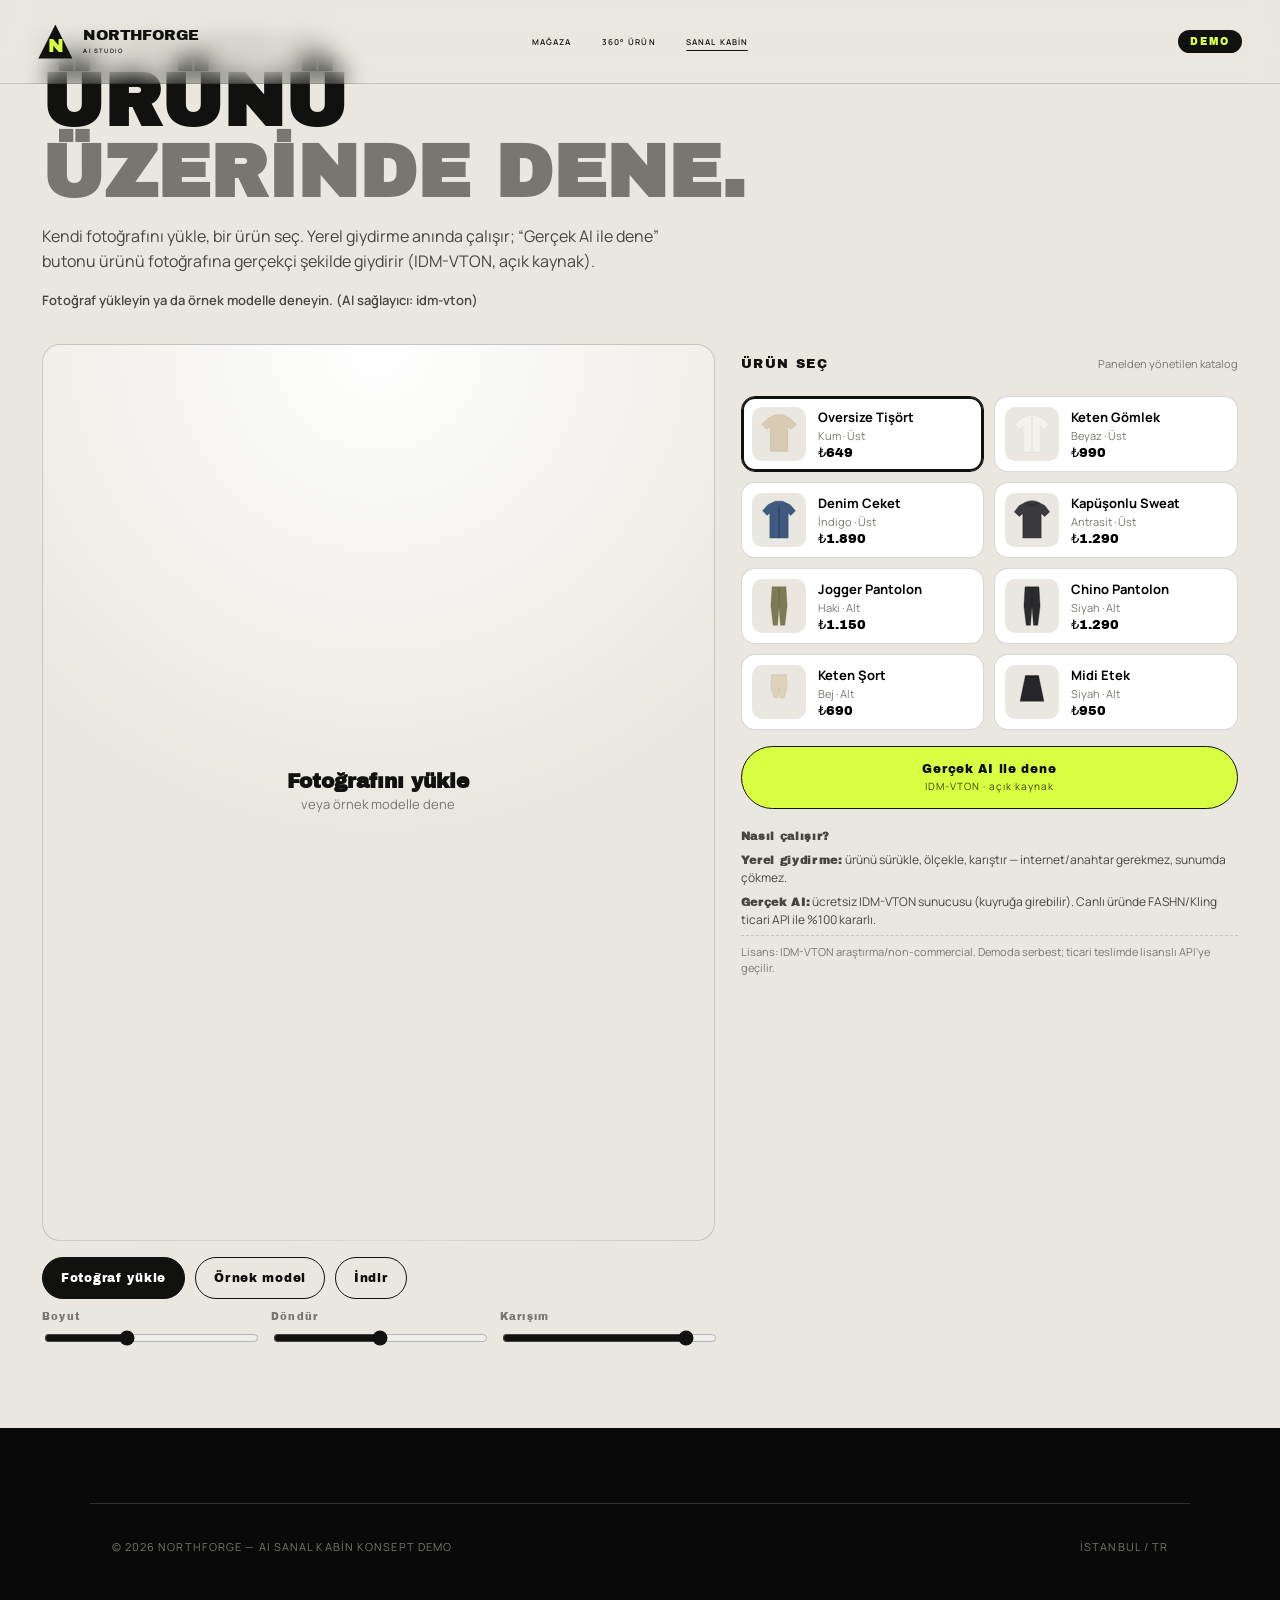
==== commit 5fa7d460: "Ana sayfa artık mağaza: index=vitrin, bot demosu bot360.html - magaza.html -> index.html (Vercel kök" ====
--- a/kabin.html
+++ b/kabin.html
@@ -19,7 +19,8 @@
         <span>NORTHFORGE<small>AI STUDIO</small></span>
       </a>
       <nav class="main-nav" aria-label="Ana menü">
-        <a href="index.html">360° Ürün</a>
+        <a href="index.html">Mağaza</a>
+        <a href="bot360.html">360° Ürün</a>
         <a href="kabin.html" class="on">Sanal Kabin</a>
       </nav>
       <div class="header-actions">
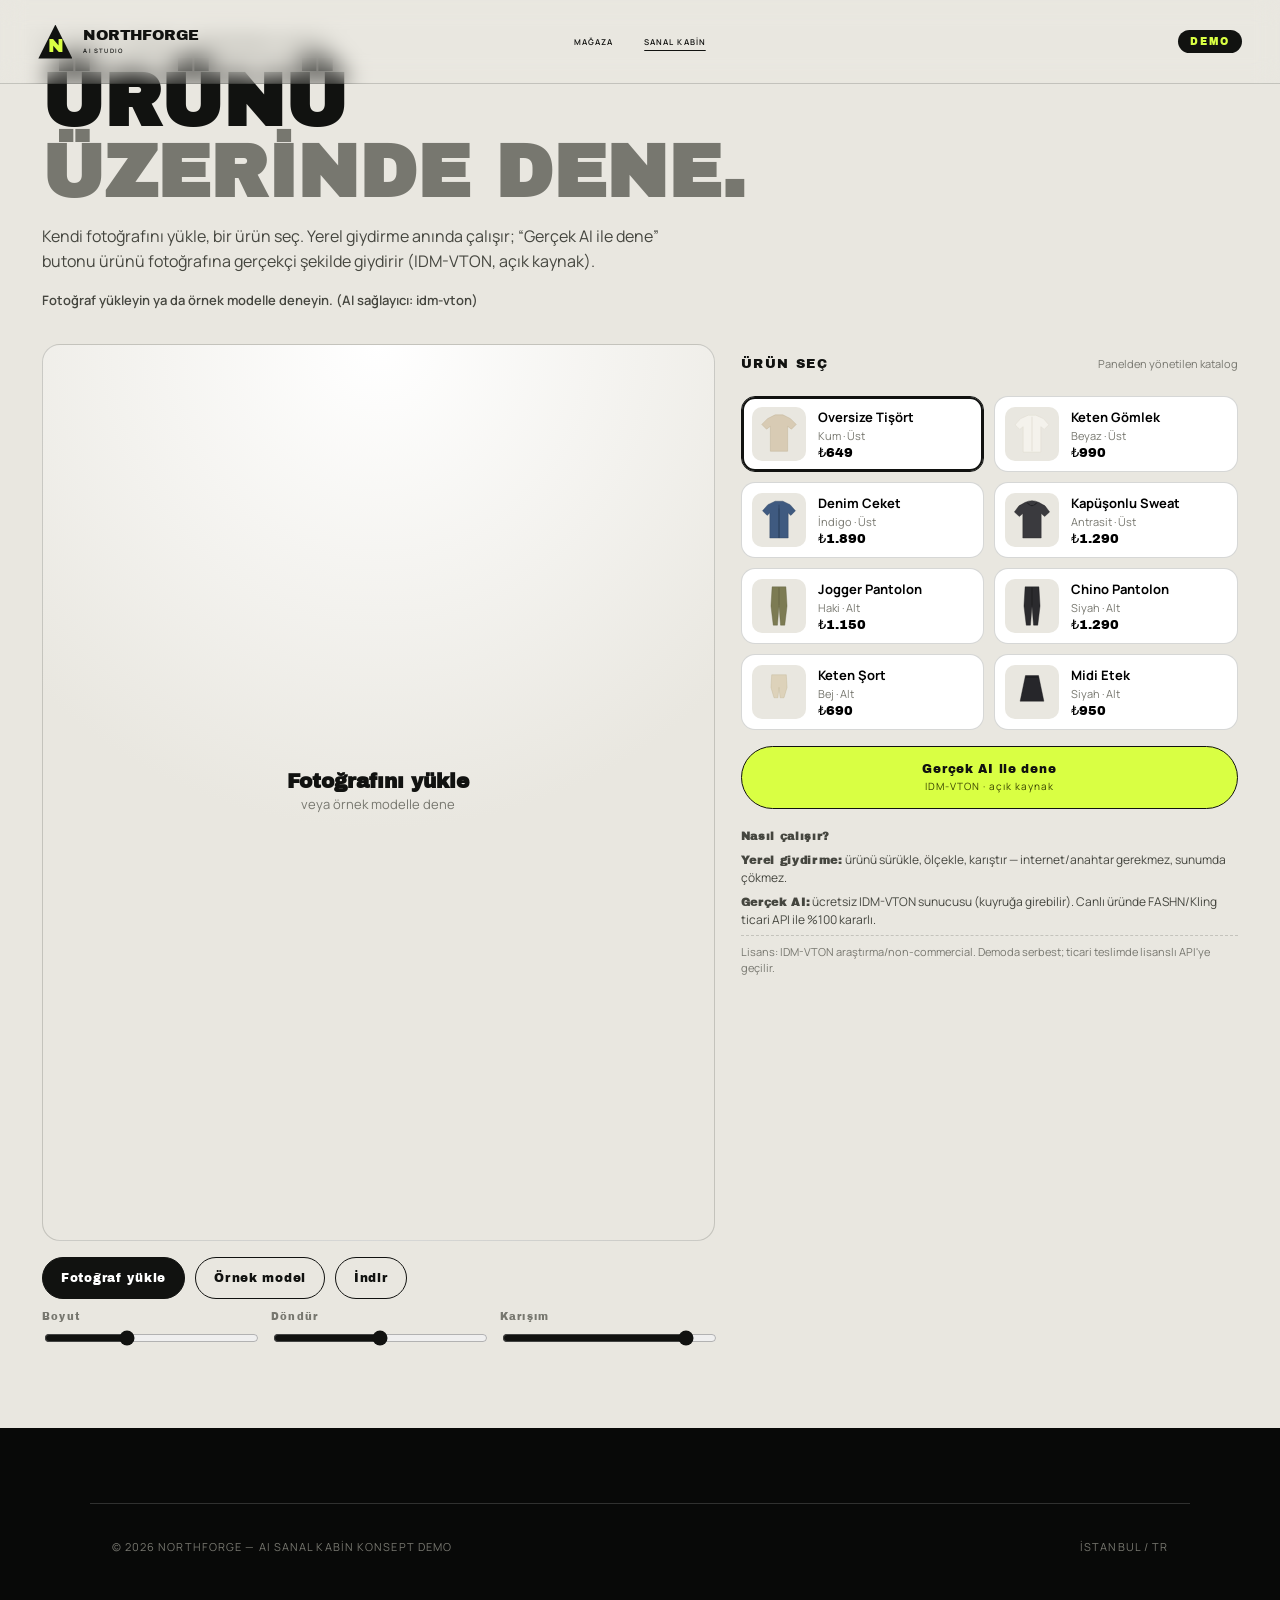
==== commit 91917cd0: "Alakasız Forge 08 bot demosunu kaldır (bot360.html + app.js) - Giyim mağazasıyla ilgisi olmayan bot " ====
--- a/kabin.html
+++ b/kabin.html
@@ -20,7 +20,6 @@
       </a>
       <nav class="main-nav" aria-label="Ana menü">
         <a href="index.html">Mağaza</a>
-        <a href="bot360.html">360° Ürün</a>
         <a href="kabin.html" class="on">Sanal Kabin</a>
       </nav>
       <div class="header-actions">
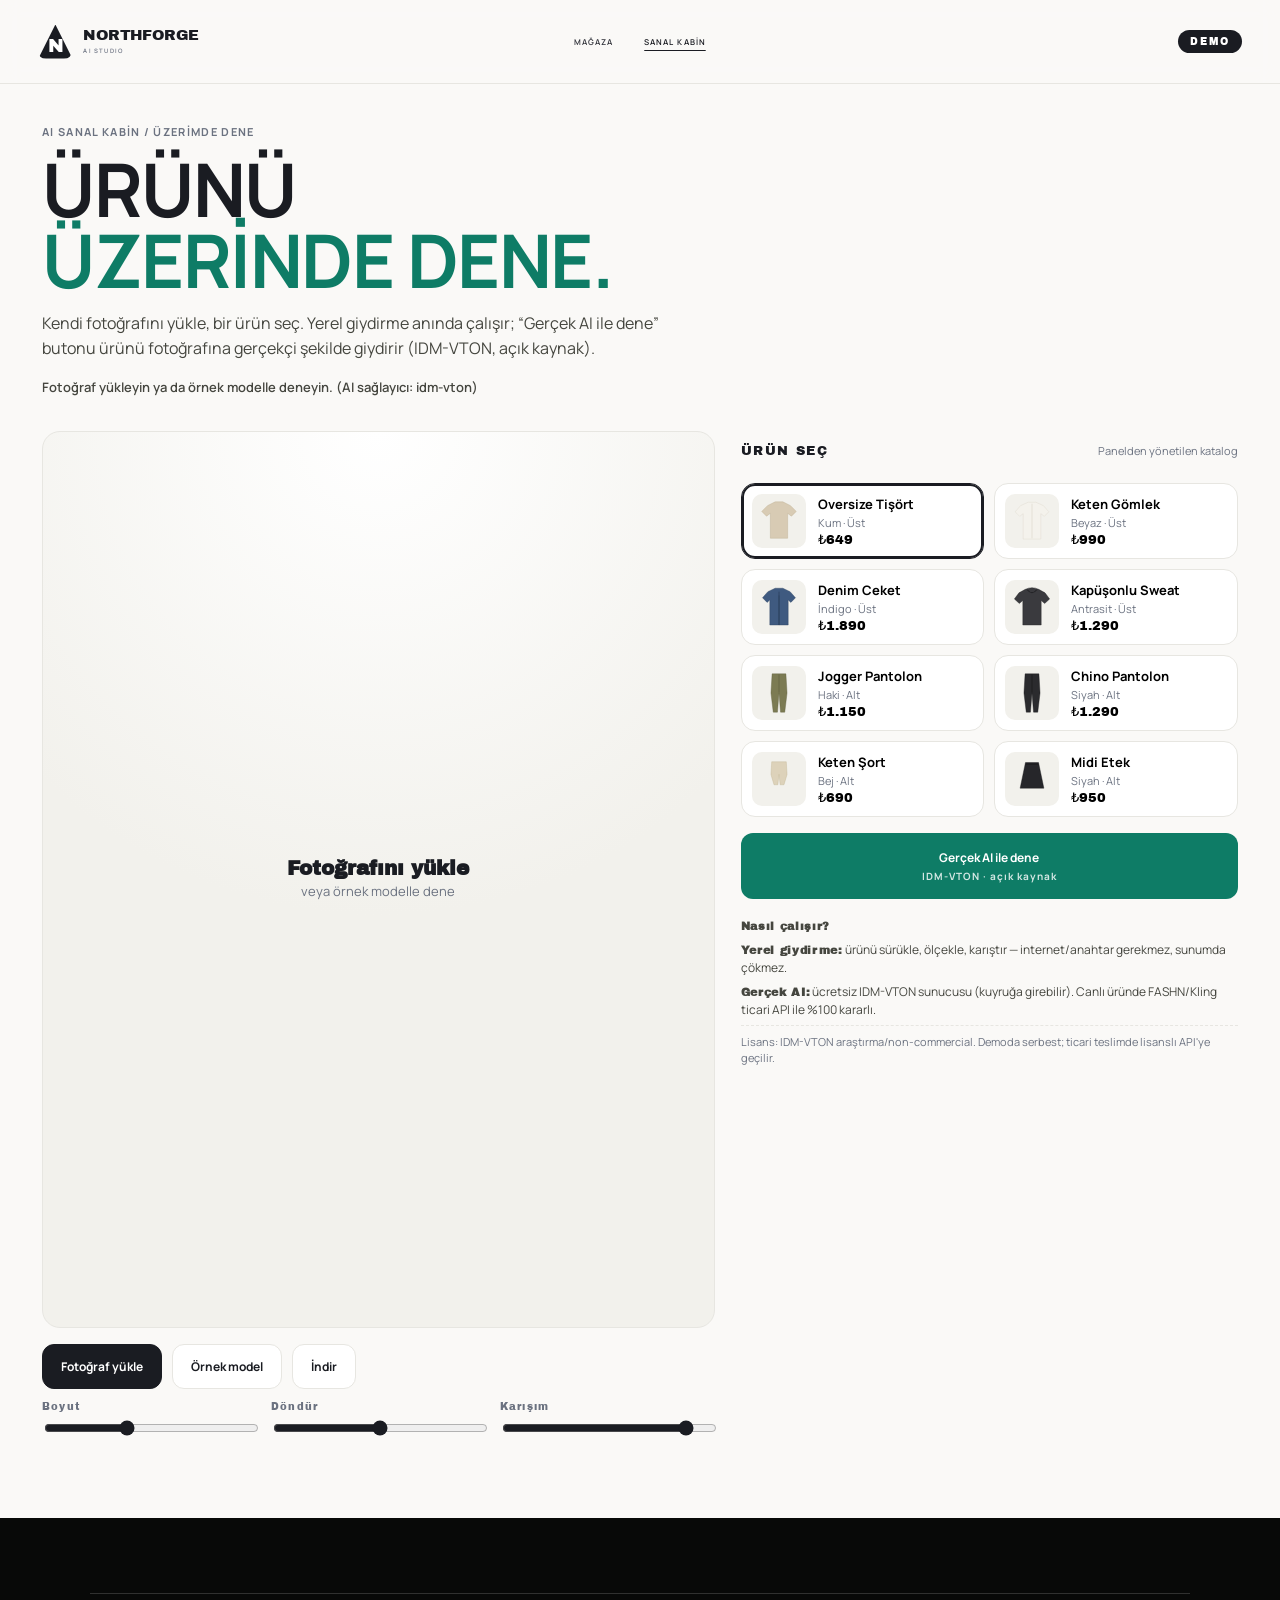
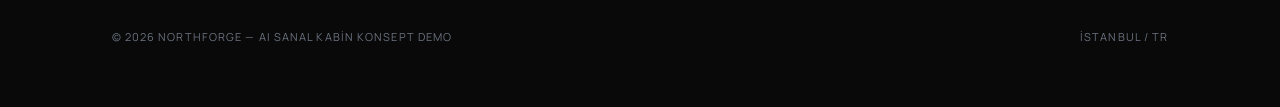
==== commit 12032b75: "Güvenilir e-ticaret teması + stil danışmanı kapanma hatası düzeltmesi - theme.css: temiz açık zemin," ====
--- a/kabin.html
+++ b/kabin.html
@@ -11,6 +11,7 @@
     <link href="https://fonts.googleapis.com/css2?family=Archivo+Black&family=Manrope:wght@400;500;600;700&display=swap" rel="stylesheet">
     <link rel="stylesheet" href="styles.css">
     <link rel="stylesheet" href="kabin.css">
+    <link rel="stylesheet" href="theme.css">
   </head>
   <body>
     <header class="topbar">
--- a/theme.css
+++ b/theme.css
@@ -0,0 +1,94 @@
+/* =====================================================================
+   E-TİCARET TEMASI (theme.css)  —  en son yüklenir, üsttekileri ezer
+   Amaç: güvenilir, temiz, modern mağaza görünümü.
+   Tüm sayfalarda styles.css / kabin.css / magaza.css / panel.css'ten
+   SONRA linklenir.
+   ===================================================================== */
+
+/* ---- 0) Kritik düzeltme: hidden her zaman gizlesin (stil danışmanı bug'ı) ---- */
+[hidden] { display: none !important; }
+
+/* ------------------------------ 1) Palet ---------------------------- */
+:root {
+  --bg: #faf9f7;          /* sayfa zemini */
+  --paper: #f2f1ec;       /* küçük yüzeyler / ürün küçük görselleri */
+  --ink: #1a1c22;         /* metin & birincil butonlar */
+  --muted: #6b7280;
+  --line: #e7e6e1;
+  --acid: #0e7c66;        /* eski asit yeşili -> güven veren zümrüt vurgu */
+  --accent: #0e7c66;
+  --accent-2: #0a5f4e;
+  --ok: #157a4e;
+}
+html, body { background: var(--bg); color: var(--ink); }
+
+/* ------------------------------ 2) Başlık çubuğu -------------------- */
+.topbar {
+  position: sticky; top: 0; z-index: 40;
+  background: rgba(250,249,247,.88);
+  backdrop-filter: saturate(1.2) blur(10px);
+  border-bottom: 1px solid var(--line);
+}
+.brand-symbol { background: var(--ink) !important; color: #fff !important; border-radius: 8px; }
+.brand small { color: var(--muted); }
+.main-nav a { color: #33353c; font-weight: 600; }
+.main-nav a.on { color: var(--ink); text-decoration: none; position: relative; }
+.main-nav a.on::after { content: ""; position: absolute; left: 0; right: 0; bottom: -6px; height: 2px; background: var(--ink); border-radius: 2px; }
+
+/* ------------------------- 3) Başlık tipografisi ------------------- */
+/* Archivo Black yerine daha sakin, güvenilir Manrope 700 */
+.shop-hero h1, .kabin-intro h1, .modal-info h2, .panel-head h2 {
+  font-family: "Manrope", sans-serif; font-weight: 700; letter-spacing: -.02em;
+}
+.shop-hero h1 span, .kabin-intro h1 span { color: var(--accent); }
+.section-number { letter-spacing: .12em; color: var(--muted); font-family: "Manrope", sans-serif; font-weight: 700; }
+
+/* ------------------------------ 4) Butonlar ------------------------ */
+.btn, .cart-button, .icon-btn, .chip, .ptab {
+  font-family: "Manrope", sans-serif; font-weight: 700; letter-spacing: 0;
+  border-radius: 12px;
+}
+.btn { border-radius: 12px; }
+.btn.primary, .cart-button { background: var(--ink); color: #fff; border-color: var(--ink); }
+.btn.primary:hover, .cart-button:hover { background: #000; transform: translateY(-1px); }
+.btn.ghost { background: #fff; border-color: var(--line); color: var(--ink); }
+.btn.ghost:hover { border-color: var(--ink); background: #fff; }
+
+/* AI / stil danışmanı vurguları: zümrüt, beyaz yazı */
+.btn.ai { background: var(--accent); color: #fff; border-color: transparent; }
+.btn.ai:hover { background: var(--accent-2); }
+.btn.ai em { color: rgba(255,255,255,.82); }
+.stylist-fab { background: var(--accent); color: #fff; border-color: transparent; font-family: "Manrope", sans-serif; font-weight: 700; }
+.stylist-fab:hover { background: var(--accent-2); }
+.demo-tag { background: var(--ink); color: #fff; }
+
+/* ------------------------------ 5) Kartlar ------------------------- */
+.card { border-color: var(--line); box-shadow: 0 1px 0 rgba(0,0,0,.02); }
+.card:hover { box-shadow: 0 16px 34px rgba(0,0,0,.09); }
+.card-thumb { background: #fff; border-bottom: 1px solid var(--line); }
+.card-body em { color: var(--ink); font-family: "Manrope", sans-serif; font-weight: 700; }
+.fav.on { color: #d64040; border-color: #d64040; }
+.chip.active, .ptab.active, .sizes button.active { background: var(--ink); color: #fff; border-color: var(--ink); }
+
+/* stok / başarı yeşili */
+.m-stock, .stock { color: var(--ok) !important; }
+
+/* ------------------------- 6) Stil danışmanı panel ----------------- */
+.stylist { border-color: var(--line); box-shadow: 0 24px 60px rgba(0,0,0,.18); }
+.stylist-head { background: var(--ink); }
+.stylist-head small { color: #7fe3c4; }
+.msg.user { background: var(--ink); }
+.combo-item { background: var(--paper); }
+
+/* --------------------------- 7) Güven şeridi ----------------------- */
+.trust-bar {
+  display: flex; flex-wrap: wrap; gap: 8px 26px; justify-content: center;
+  background: #fff; border-bottom: 1px solid var(--line);
+  padding: 11px 18px; font-size: 12.5px; color: #3a3d45; font-weight: 600;
+}
+.trust-bar span { display: inline-flex; align-items: center; gap: 7px; }
+.trust-bar b { color: var(--accent); }
+
+/* ------------------------------ 8) Panel --------------------------- */
+.ptable th { letter-spacing: .06em; }
+.form-card { box-shadow: 0 1px 0 rgba(0,0,0,.02); }
